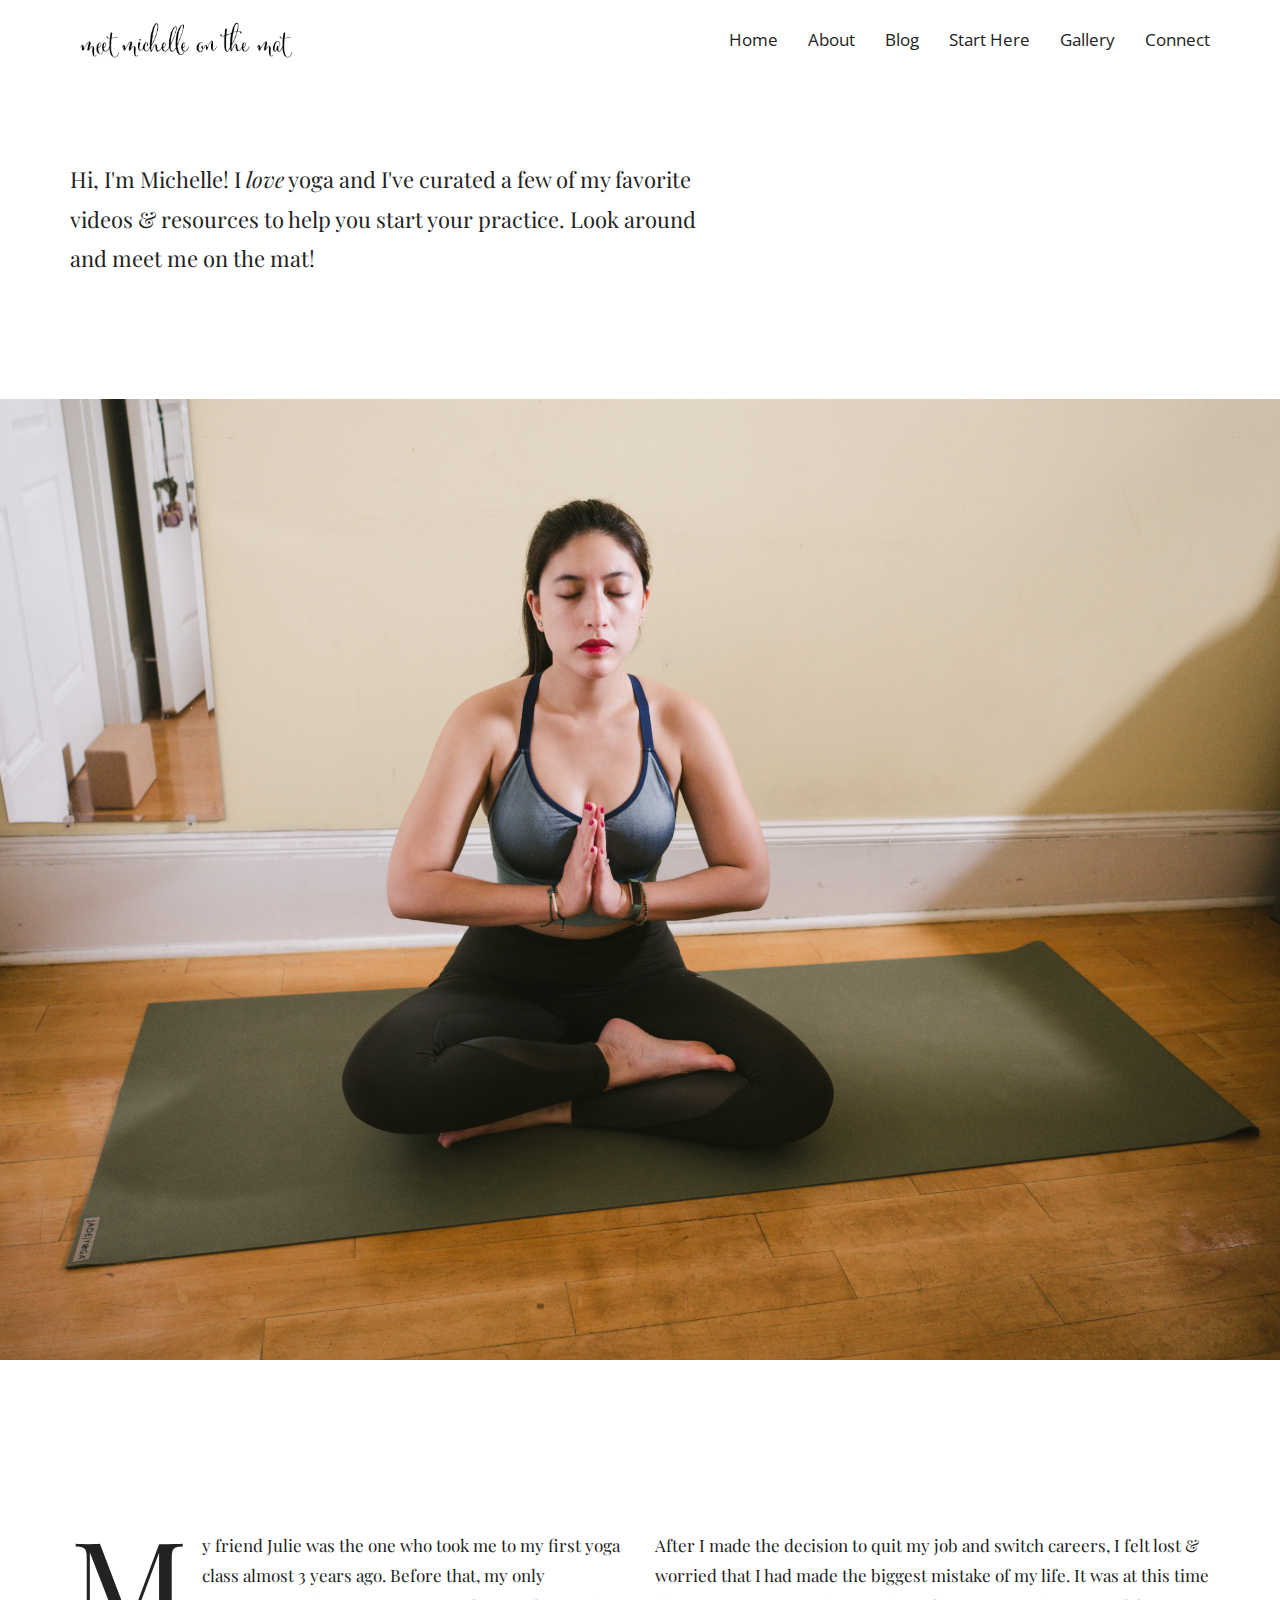
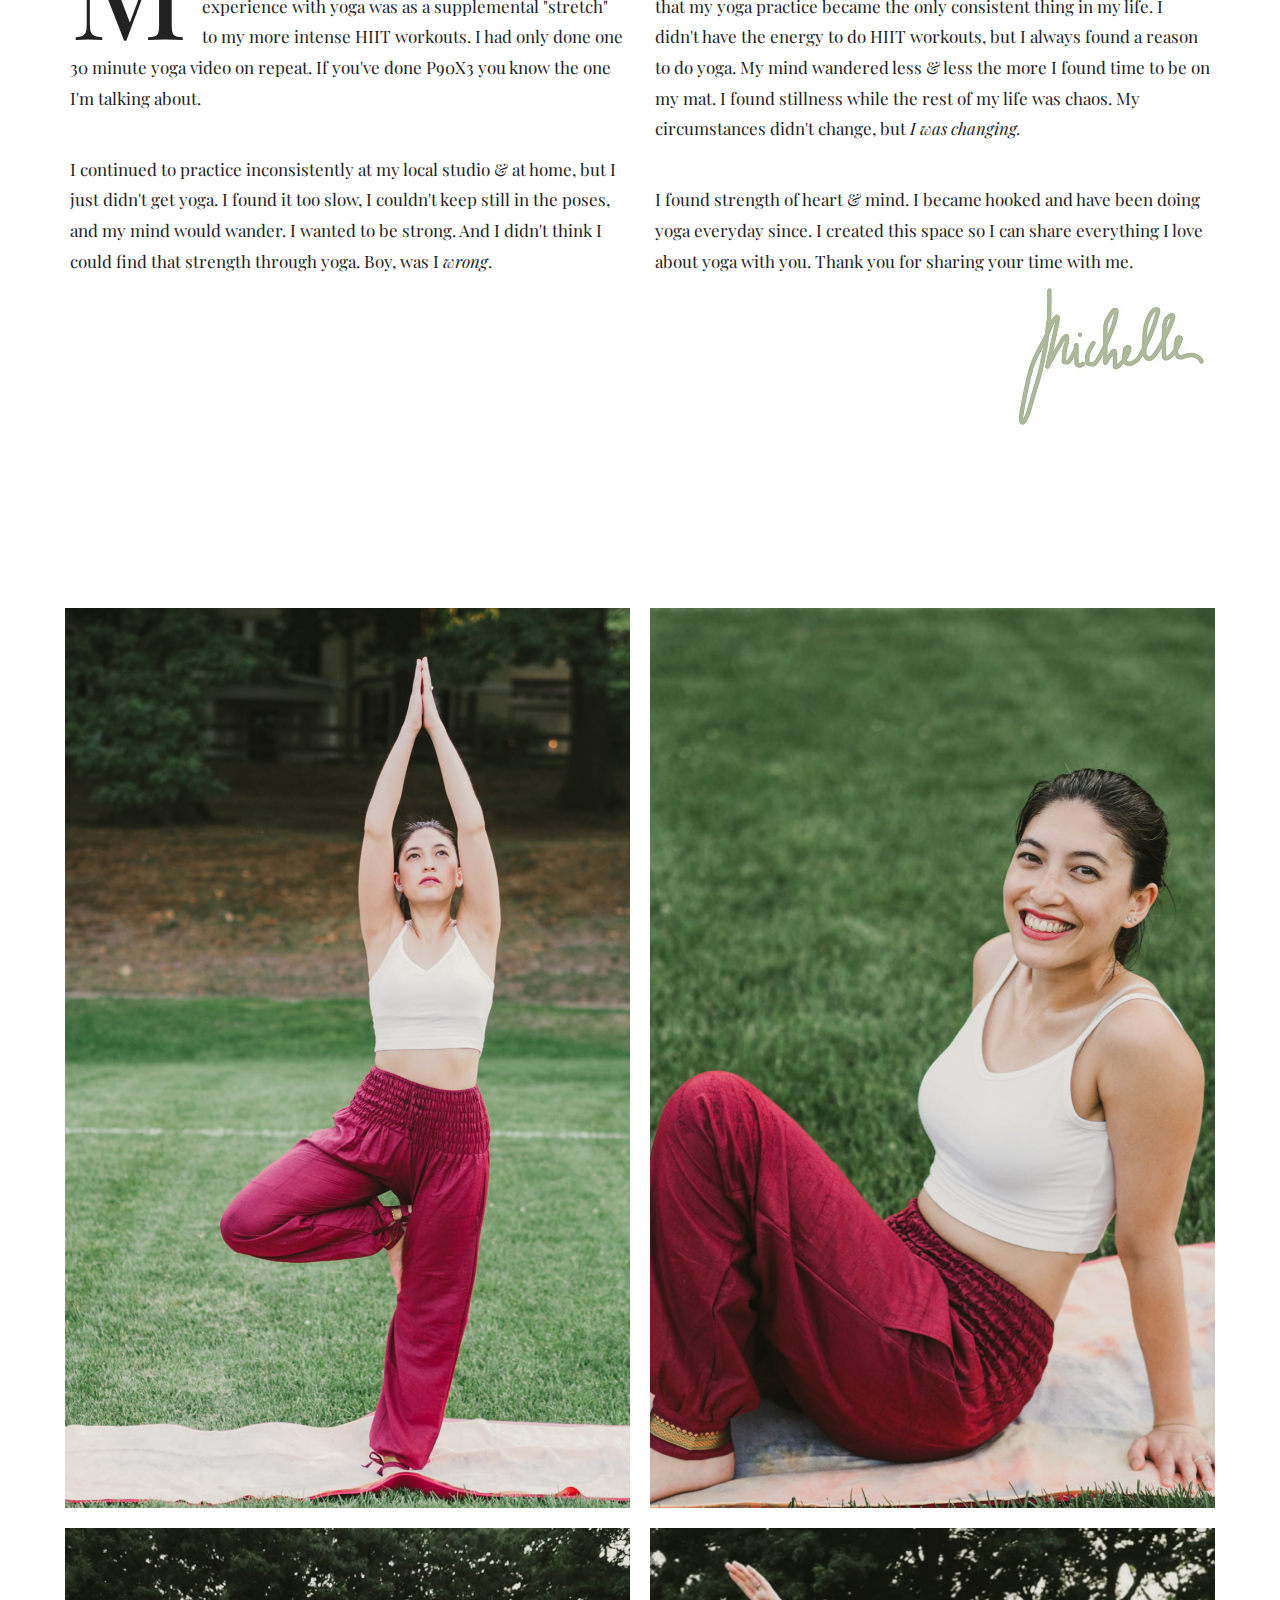
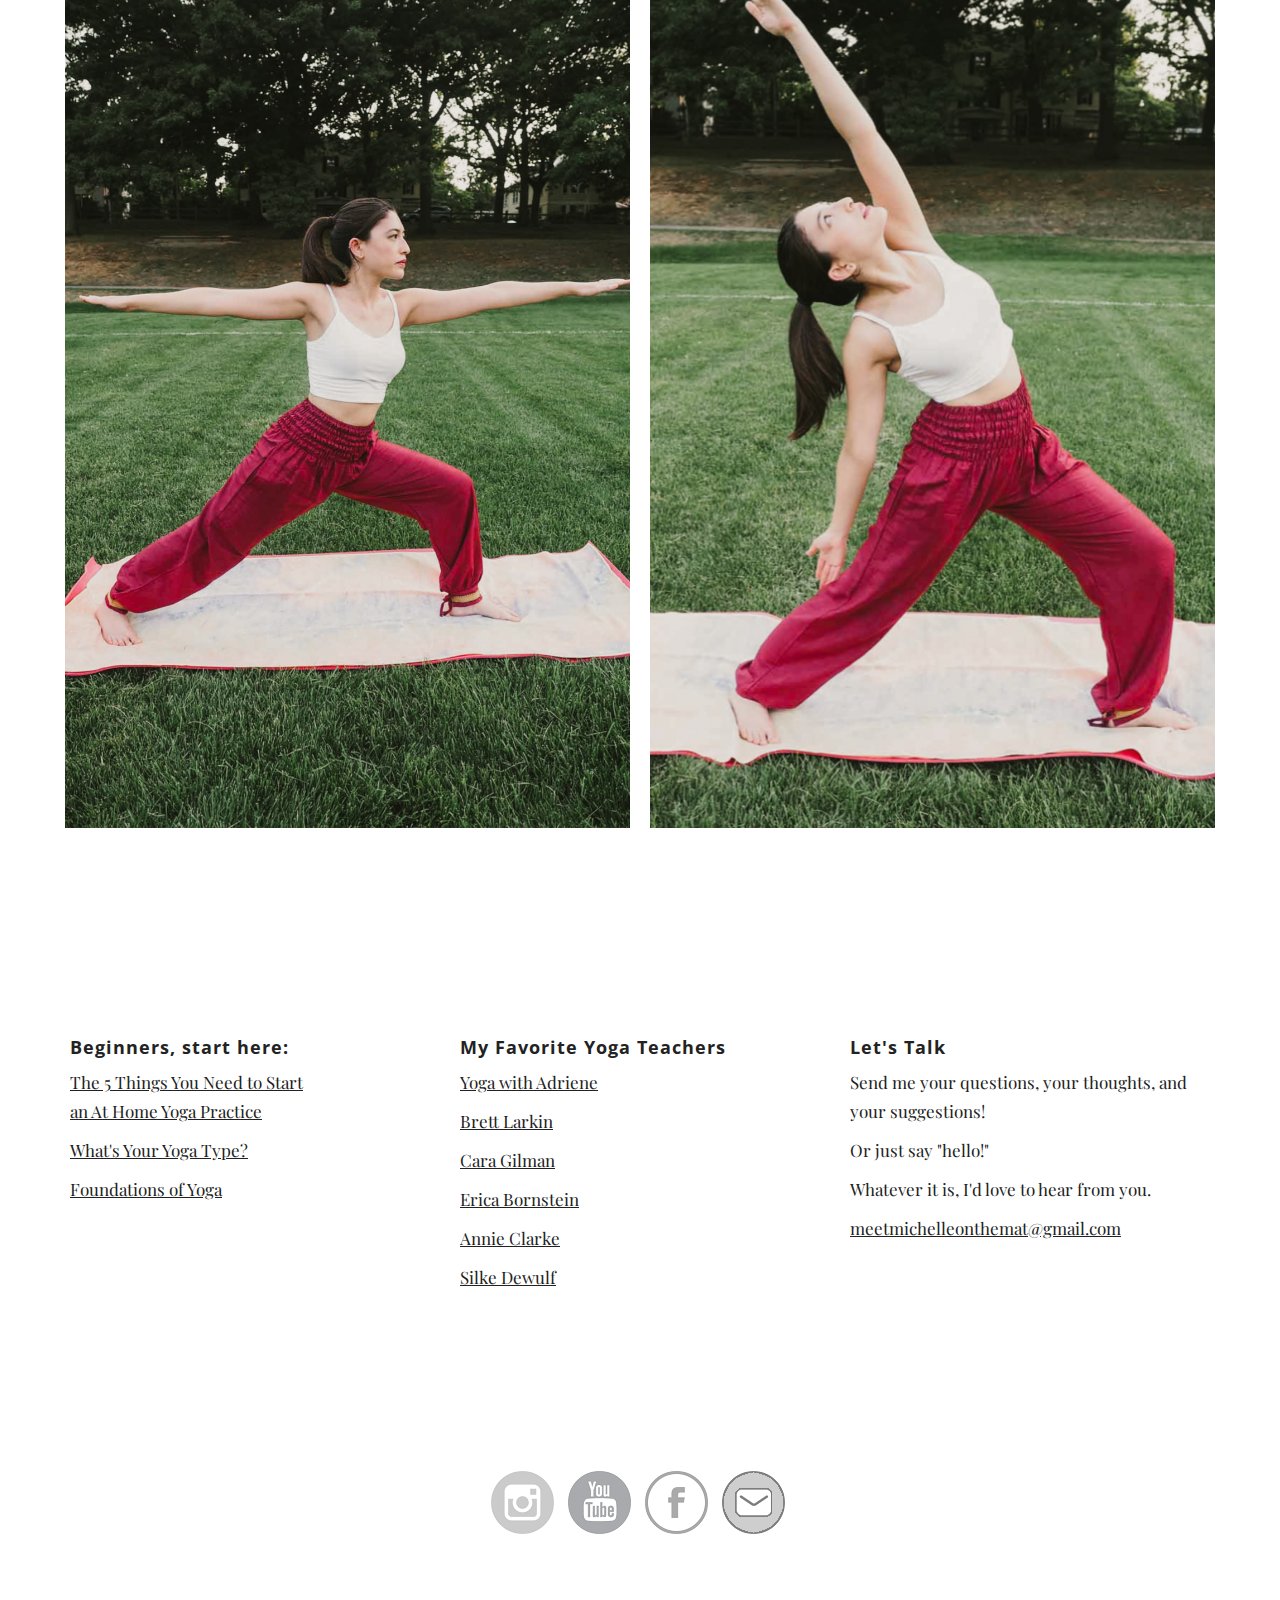
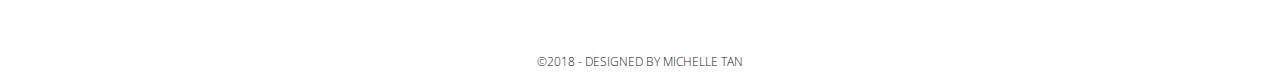
==== index.html @ 7b436684 "Initial Commit" ====
<!DOCTYPE html>
<html lang="en">

<head>

    <meta charset="utf-8">
    <meta http-equiv="X-UA-Compatible" content="IE=edge">
    <meta name="viewport" content="width=device-width, initial-scale=1">
    <meta name="description" content="">
    <meta name="author" content="">

    <title>Meet Michelle On The Mat</title>

    <!-- Css -->
    <link href="css/bootstrap.css" rel="stylesheet">
	<link href="css/style.css" rel="stylesheet">


</head>

<body>

	<nav class="navbar navbar-default navbar-fixed-top">
		<div class="container">
			<div class="navbar-header">
				<div class="navbar-toggle collapsed" data-toggle="collapse" data-target="#main-menu">
					<span class="bar1"></span>
					<span class="bar2"></span>
					<span class="bar3"></span>
			  </div>
				<a class="navbar-brand top" href="#">
				<img src="img/logo.png" alt="">
				</a>

			</div>

			<div class="collapse navbar-collapse" id="main-menu">
			   <ul class="nav navbar-nav navbar-right">
				  <li><a href="index.html">Home</a></li>
				<li><a href="#about">About</a></li>
        <li><a href="land.html" target="_blank">Blog</a></li>
				<li><a href="#press">Start Here</a></li>
        <li><a href="index.html#portfolio">Gallery</a></li>
				<li><a href="#brand">Connect</a></li>
			  </ul>
			</div><!-- /.navbar-collapse -->
		</div><!-- /.container-fluid -->
	</nav>




    <!-- Intro -->
	<section class="intro">
		<div class="container">
			<div class="row">
				<div class="col-lg-7">
					<p>Hi, I'm Michelle! I <i>love</i> yoga and I've curated a few of my favorite videos & resources to help you start your practice. Look around and meet me on the mat! </p>
				</div>
			</div>
		</div>
	</section>


	<!-- Slider -->
	<section class="slider">
		<div class="container-fluid">
			<div class="row no-gutter">
				<div class="col-lg-12">
					<div id="myCarousel" class="carousel slide" data-ride="carousel">

					  <!-- Wrapper for slides -->
					  <div class="carousel-inner" role="listbox">
						<div class="item active">
						  <img src="img/slide-4.jpg" alt="slide">
						</div>


					  </div>

					</div>
				</div>
			</div>
	</section>


	<!-- About -->
	<section class="about" id="about">
		<div class="container about">
			<div class="row">
				<div class="col-md-6 big-letter">
					<p>
						My friend Julie was the one who took me to my first yoga class almost 3 years ago. Before that, my only experience with yoga was as a supplemental "stretch" to my more intense HIIT workouts. I had only done one 30 minute yoga video on repeat. If you've done P90X3 you know the one I'm talking about.
					</p>
					<br>
					<p>
						I continued to practice inconsistently at my local studio & at home, but I just didn't get yoga. I found it too slow, I couldn't keep still in the poses, and my mind would wander. I wanted to be strong. And I didn't think I could find that strength through yoga. Boy, was I <i>wrong</i>.
					</p>
				</div>
				<div class="col-md-6">
					<p>
						After I made the decision to quit my job and switch careers, I felt lost & worried that I had made the biggest mistake of my life. It was at this time that my yoga practice became the only consistent thing in my life. I didn't have the energy to do HIIT workouts, but I always found a reason to do yoga. My mind wandered less & less the more I found time to be on my mat. I found stillness while the rest of my life was chaos. My circumstances didn't change, but <i>I was changing.</i> </p>
					<br>
          <p>I found strength of heart & mind. I became hooked and have been doing yoga everyday since. I created this space so I can share everything I love about yoga with you. Thank you for sharing your time with me.</p>
					<img class="pull-right" src="img/signaturesm.jpg" alt="signature">
				</div>
			</div>
		</div>
	</section>




	<!-- Gallery -->
	<section id="portfolio">
		<div class="container">
			<div class="row">


				<div class="col-md-6 thumbnail">
					<div class="hovereffect">
						<div class="col-md-12 photo-1"></div>
							<a href="#mybox" data-toggle="modal" data-slide-to="0">
								<div class="overlay">
									<h2>Tree Pose</h2>
									<p>Vrksasana</p>
								</div>
							</a>
					</div>
				</div>


				<div class="col-md-6 thumbnail">
					<div class="hovereffect">
						<div class="col-md-12 photo-2"></div>
							<a href="#mybox" data-toggle="modal" data-slide-to="1">
								<div class="overlay">
									<h2>Michelle</h2>
									<p>PC: Christian Tan</p>
								</div>
							</a>
					</div>
				</div>


			</div>
		</div>

		<div class="container">
			<div class="row">


				<div class="col-md-6 thumbnail">
					<div class="hovereffect">
						<div class="col-md-12 photo-3"></div>
							<a href="#mybox" data-toggle="modal" data-slide-to="2">
								<div class="overlay">
									<h2>Warrior 2</h2>
									<p>Virabhadrasana II</p>
								</div>
							</a>
					</div>
				</div>


				<div class="col-md-6 thumbnail">
					<div class="hovereffect">
						<div class="col-md-12 photo-4"></div>
							<a href="#mybox" data-toggle="modal" data-slide-to="3">
								<div class="overlay">
									<h2>Reverse Warrior</h2>
									<p>Viparita Virabhadrasana</p>
								</div>
							</a>
					</div>
				</div>


			</div>
		</div>
	</section>


	<!-- End Gallery -->


	<div class="container">
	  <div class="modal fade and carousel slide" id="mybox">
		<div class="modal-dialog">
		  <div class="modal-content">
			<div class="modal-body">

			  <button class="close" data-dismiss="modal" type="button">×</button>


			  <div class="carousel-inner">
					<div class="item active">
					  <img src="img/1.jpg" alt="slide">
					</div>
					<div class="item">
					  <img src="img/2.jpg" alt="slide">
					</div>
					<div class="item">
					  <img src="img/3.jpg" alt="slide">
					</div>
					<div class="item">
					  <img src="img/4.jpg" alt="slide">
					</div>
			  </div><!-- /.carousel-inner -->


			  <a class="left carousel-control" href="#mybox" role="button" data-slide="prev">
				<span class="glyphicon glyphicon-chevron-left"></span>
			  </a>
			  <a class="right carousel-control" href="#mybox" role="button" data-slide="next">
				<span class="glyphicon glyphicon-chevron-right"></span>
			  </a>

			</div><!-- /.modal-body -->
		  </div><!-- /.modal-content -->
		</div><!-- /.modal-dialog -->
	  </div><!-- /.modal -->
	</div><!-- /.container -->





	<!-- Press -->
	<section class="press" id="press">
		<div class="container about">
			<div class="row">
				<div class="col-md-4">
					<h4>Beginners, start here:</h4>
					<p><a href="blog.html" target="_blank">The 5 Things You Need to Start <br>an At Home Yoga Practice</a></p>
          <p><a href="types.html" target="_blank">What's Your Yoga Type?</a></p>
					<p><a href="https://www.youtube.com/playlist?list=PLui6Eyny-UzyugJTu3l1YFL0k3nGIlaz9" target="_blank">Foundations of Yoga</a></p>
				</div>


				<div class="col-md-4">
					<h4>My Favorite Yoga Teachers</h4>
					<p><a href="https://yogawithadriene.com/" target="_blank">Yoga with Adriene</a></p>
					<p><a href="https://www.brettlarkin.com/" target="_blank">Brett Larkin</a></p>
					<p><a href="https://www.caragilman.com/" target="_blank">Cara Gilman</a></p>
					<p><a href="http://www.ericayogadance.com/" target="_blank">Erica Bornstein</a></p>
					<p><a href="https://mindbodybowl.co.uk/" target="_blank">Annie Clarke</a></p>
					<p><a href="https://www.silkedewulf.com/" target="_blank">Silke Dewulf</a></p>
				</div>


				<div class="col-md-4">
					<h4>Let's Talk</h4>
					<p>Send me your questions, your thoughts, and your suggestions!</p>
					<p>Or just say "hello!"</p>
          <p>Whatever it is, I'd love to hear from you.</p>
					<p><a href="mailto:meetmichelleonthemat@gmail.com">meetmichelleonthemat@gmail.com</a></p>
				</div>
			</div>
		</div>
	</section>


	<!-- Brand -->
	<section id="brand">
		<div class="container">
			<div class="row">
				<div class="col-md-12">
				   <ul class="logo-list list-inline text-center">
					<li><a href="https://www.instagram.com/michltan/" target="_blank"><img src="img/logos/logo1.png" alt="client logo" class="img-responsive"/></a></li>
					<li><a href="https://www.youtube.com/michelletan" target="_blank"><img src="img/logos/logo2.png" alt="client logo" class="img-responsive"/></a></li>
					<li><a href="https://www.facebook.com/michltan" target="_blank"><img src="img/logos/logo3.png" alt="client logo" class="img-responsive"/></a></li>
          <li><a href="mailto:meetmichelleonthemat@gmail.com" target="_blank"><img src="img/logos/logo4.png" alt="client logo" class="img-responsive"/></a></li>
				  </ul>
				</div>
			</div>
		</div>
	</section>


	<!-- Copyright -->
	<footer>
		<div class="container">
			<p class="text-center">©2018 - Designed by <a href="http://www.mtandev.com" target = "_blank">Michelle Tan</a></p>
		</div>
	</footer>

	<a href="#page-top" class="cd-top">Top</a>


    <!-- script -->
    <script src="js/jquery.js"></script>
    <script src="js/bootstrap.min.js"></script>
	<script src="js/modernizr.js"></script>
	<script src="js/script.js"></script>



</body>
</html>
---- css/style.css ----
@import url(https://fonts.googleapis.com/css?family=Playfair+Display);
@import url(https://fonts.googleapis.com/css?family=Open+Sans:400,300);

body {
    padding-top: 70px;
	color: #222;
    font-family: 'Open Sans', sans-serif;
    font-size: 17px;
    line-height: 1.8 !important;
}

html {
	overflow-x:hidden;
}

h1,h2,h3,h4,h5,h6 {
	font-family: 'Open Sans', sans-serif;
	font-weight:200;
	color: #222;
}

#name {
  font-family: 'Open Sans', sans-serif;
	font-weight:400;
	color: #222;
}

p{
	font-family: 'Playfair Display', serif;
	font-weight:300;
}

section {
	padding-top:85px;
	padding-bottom:85px;
}

.no-gutter > [class*='col-'] {
    padding-right:0;
    padding-left:0;
}

a,a:link {
	color: #222;
}

a:hover,a:focus {
	color: #222;
}


/* Navbar */

.navbar-fixed-top .nav {
    padding: 15px 0;
}

.navbar-fixed-top .navbar-brand {
    padding: 0 15px;
}

.navbar-brand img{
	max-height:50px;
}

.navbar > .container .navbar-brand, .navbar > .container-fluid .navbar-brand {
    margin-left: 0px;
}

@media(min-width:768px) {
    body {
        padding-top: 100px; /* Required padding for .navbar-fixed-top. Change if height of navigation changes. */
    }

    .navbar-fixed-top .navbar-brand {
        padding: 15px 0;
    }
}

.navbar-default {
    background-color: #fff;
    border-color: #fff;
}

.navbar-default .navbar-nav > .active > a, .navbar-default .navbar-nav > .active > a:focus, .navbar-default .navbar-nav > .active > a:hover {
    background-color: #fff;
    color: #222;
}

.navbar-default .navbar-nav > li > a {
    color: #222;
}

.navbar-default .navbar-nav > li > a:hover {
    color: #555;
}


/* Toggle Animation */

.navbar-toggle * {
	-ms-transition: all 0.4s ease;
  -webkit-transition: all 0.4s ease;
	-moz-transition: all 0.4s ease;
	-o-transition: all 0.4s ease;
	transition: all 0.4s ease;
}
.navbar-toggle {
    border: medium none;
    border-radius: 0;
    color: #fff;
    cursor: pointer;
    height: 50px;
    padding: 16px;
    width: 50px;
    float: right;
	margin-top:0px;
	margin-bottom:0px;
}

.navbar-default .navbar-toggle:hover,
.navbar-default .navbar-toggle:focus {
  background-color: #fff;
}

.navbar-default .navbar-toggle, .navbar-default .navbar-collapse, .navbar-default .navbar-form {
    border-color: #fff;
}

.navbar-toggle span {
	width: 25px;
	height: 3px;
	margin-bottom: 5px;
	background-color: #222;
	display: block;
}
.navbar-toggle span.bar1 {
	-ms-transform: rotate(45deg);
	-webkit-transform: rotate(45deg);
  -moz-transform: rotate(45deg);
  -o-transform: rotate(45deg);
  transform: rotate(45deg);
	-ms-transform-origin: 1px 3px;
	-webkit-transform-origin: 1px 3px;
  -moz-transform-origin: 1px 3px;
  -o-transform-origin: 1px 3px;
	transform-origin: 1px 3px;
	width: 31px;
}
.navbar-toggle span.bar2 {
	-ms-transform: rotate(-360deg) scale(0);
	-webkit-transform: rotate(-360deg) scale(0);
  -moz-transform: rotate(-360deg) scale(0);
  -o-transform: rotate(-360deg) scale(0);
	transform: rotate(-360deg) scale(0);
}

.navbar-toggle span.bar3 {
	-ms-transform: rotate(-45deg);
	-webkit-transform: rotate(-45deg);
	transform: rotate(-45deg);
	-ms-transform-origin:8px 2px;
	-webkit-transform-origin: 8px 2px;
	transform-origin: 8px 2px;
	width: 31px;
}
.navbar-toggle.collapsed span.bar1,
.navbar-toggle.collapsed span.bar2,
.navbar-toggle.collapsed span.bar3,
.navbar-toggle.collapsed span.bar4 {
	-ms-transform: none;
	-webkit-transform: none;
	transform: none;
	width: 30px;
}


/* Intro */

.intro {
	font-size:22px;
	padding-top:60px;
	padding-bottom:25px;
}



/* About */


.big-letter p:first-child:first-letter {
	float: left;
	color: #222;
	font-size: 8em;
	line-height: 0.8em;
	text-transform: uppercase;
	padding-top: 0px;
	padding-right: 0.1em;
	padding-left: –0.03em;
}

/* Firefox Fix */

@-moz-document url-prefix() {
    .big-letter p:first-child:first-letter {
        padding-top: 0.08em;
    }
}



/* Carousel */

.carousel-control.left {
  background-image: none;
  filter: none;
}
.carousel-control.right {
  background-image: none;
  filter: none;
}



/* Gallery */


/* Hover Effect */

.hovereffect a:link,.hovereffect a:hover,.hovereffect a:focus,.hovereffect a:visited {
	color:#fff;
}

.hovereffect {
  width: 100%;
  height: 100%;
  float: left;
  overflow: hidden;
  position: relative;
  text-align: left;
  background: #cccccc;
  cursor:pointer;
}

.hovereffect .overlay {
  width: 100%;
  height: 100%;
  position: absolute;
  overflow: hidden;
  top: 0;
  left: 0;
  padding: 50px 20px;
  cursor:pointer;
}

.hovereffect a, .hovereffect p,.hovereffect h2 {
  color: #fff;
  text-decoration:none;
  opacity: 0;
  filter: alpha(opacity=0);
  -webkit-transition: opacity 0.35s, -webkit-transform 0.35s;
  transition: opacity 0.35s, transform 0.35s;
  -webkit-transform: translate3d(100%,0,0);
  transform: translate3d(100%,0,0);
}

.hovereffect:hover a, .hovereffect:hover p, .hovereffect:hover h2 {
  color:#fff;
  text-decoration:none;
  opacity: 1;
  letter-spacing:1px;
  filter: alpha(opacity=100);
  -webkit-transform: translate3d(0,0,0);
  transform: translate3d(0,0,0);
}

@media (max-width: 992px) {
	.hovereffect{
		margin-bottom: 25px;
	}
}

.hovereffect img {
  display: block;
  position: relative;
  max-width: none;
  width: calc(100% + 20px);
  -webkit-transition: opacity 0.35s, -webkit-transform 0.35s;
  transition: opacity 0.35s, transform 0.35s;
  -webkit-transform: translate3d(-10px,0,0);
  transform: translate3d(-10px,0,0);
  -webkit-backface-visibility: hidden;
  backface-visibility: hidden;
  cursor:pointer;
}

.hovereffect:hover img {
  opacity: 0.4;
  filter: alpha(opacity=40);
  -webkit-transform: translate3d(0,0,0);
  transform: translate3d(0,0,0);
}

.hovereffect .photo-1,
.hovereffect .photo-2,
.hovereffect .photo-3,
.hovereffect .photo-4,
.hovereffect .photo-5,
.hovereffect .photo-6{
  display: block;
  position: relative;
  max-width: none;
  width: calc(100% + 20px);
  -webkit-transition: opacity 0.35s, -webkit-transform 0.35s;
  transition: opacity 0.35s, transform 0.35s;
  -webkit-transform: translate3d(-10px,0,0);
  transform: translate3d(-10px,0,0);
  -webkit-backface-visibility: hidden;
  backface-visibility: hidden;
}

.hovereffect:hover .photo-1,
.hovereffect:hover .photo-2,
.hovereffect:hover .photo-3,
.hovereffect:hover .photo-4,
.hovereffect:hover .photo-5,
.hovereffect:hover .photo-6{
  opacity: 0.4;
  filter: alpha(opacity=40);
  -webkit-transform: translate3d(0,0,0);
  transform: translate3d(0,0,0);
}

.photo-1,.photo-2,.photo-3,.photo-4,.photo-5,.photo-6{
	background-size:cover;
	height:100vh;
	width:100%;
	background-position:center;
}

/* Thumbnail Images*/

.photo-1 {background-image: url('../img/1.jpg');}
.photo-2 {background-image: url('../img/2.jpg');}
.photo-3 {background-image: url('../img/3.jpg');}
.photo-4 {background-image: url('../img/4.jpg');}
.photo-5 {background-image: url('../img/5.jpg');}
.photo-6 {background-image: url('../img/6.jpg');}

/* Modal Box */

.modal-dialog {
    margin: 0px auto;
    position: fixed;
    top: 0;
	left:0;
    width: 100%;
}

.modal-body {
    padding: 0px;
}

.modal-content {
    background-color: transparent;
    border: none;
    border-radius: 0px;
    box-shadow: none;
}

/* Carousel Control*/

.close {
    color: #fff;
    font-size: 50px;
    font-weight: lighter;
    opacity: 1;
    position: fixed;
    right: 30px;
    text-shadow: none;
    top: 10px;
    z-index: 2147483647;
}

.close:hover, .close:focus {
    color: #f7f7f7;
}

.carousel-control.left, .carousel-control.right  {
    background-image: none;
	height: 100vh;
}

.carousel-control {
    text-shadow: none;
	width: 9%;
}

.modal-open .modal {
    top: 0;
    position: fixed!important;
}


/* Thumbnail */

.thumbnail {
    background-color: transparent;
    border: 0px solid #ddd;
    border-radius: 0px;
    display: block;
    line-height: 1.42857;
    margin-bottom: 0px;
    padding: 10px;
    transition: border 0.2s ease-in-out 0s;
}

@media (max-width: 992px) {
	.thumbnail {
		padding: 0px 10px;
	}
}


.img-responsive, .thumbnail > img, .thumbnail a > img, .carousel-inner > .item > img, .carousel-inner > .item > a > img {
    height: 100%;
    max-width: none;
	width: 100%;
	object-fit: cover;
}


/* Press */

.press p {
	line-height:1.7em;
}

.press a:link {
	text-decoration:underline;
}

.press h4 {
	padding-top:20px;
	font-weight:bold;
	letter-spacing:1px;
}



/* Brand */

.logo-list img {
	width:100%;
	height:auto;
	opacity:0.8;
}

.logo-list li {
	padding-bottom:1%;
}

.logo-list li a:hover,
.logo-list li a:focus {
  opacity: 0.6;
  transition:  opacity 0.2s ease;
  display: block; }
}


/* Footer */

footer {
	padding-bottom:85px;
}

footer p {
	font-family: 'Open Sans', sans-serif;
	font-weight:200;
	font-size:0.7em;
	text-transform:uppercase;
}




.cd-top {
  display: inline-block;
  height: 40px;
  width: 40px;
  position: fixed;
  bottom: 40px;
  right: 10px;
  /* image replacement properties */
  overflow: hidden;
  text-indent: 100%;
  white-space: nowrap;
  background: url(../img/arrow-up.png) no-repeat center 50%;
  background-size:cover;
  visibility: hidden;
  opacity: 0;
  -webkit-transition: opacity .3s 0s, visibility 0s .3s;
  -moz-transition: opacity .3s 0s, visibility 0s .3s;
  transition: opacity .3s 0s, visibility 0s .3s;
}
.cd-top.cd-is-visible, .cd-top.cd-fade-out, .no-touch .cd-top:hover {
  -webkit-transition: opacity .3s 0s, visibility 0s 0s;
  -moz-transition: opacity .3s 0s, visibility 0s 0s;
  transition: opacity .3s 0s, visibility 0s 0s;
}
.cd-top.cd-is-visible {
  /* the button becomes visible */
  visibility: visible;
  opacity: 1;
}
.cd-top.cd-fade-out {
  /* if the user keeps scrolling down, the button is out of focus and becomes less visible */
  opacity: .5;
}
.no-touch .cd-top:hover {
  background-color: transparent;
  opacity: 1;
}
@media only screen and (min-width: 768px) {
  .cd-top {
    right: 20px;
    bottom: 20px;
  }
}
@media only screen and (min-width: 1024px) {
  .cd-top {
    height: 60px;
    width: 60px;
    right: 30px;
    bottom: 30px;
  }
}
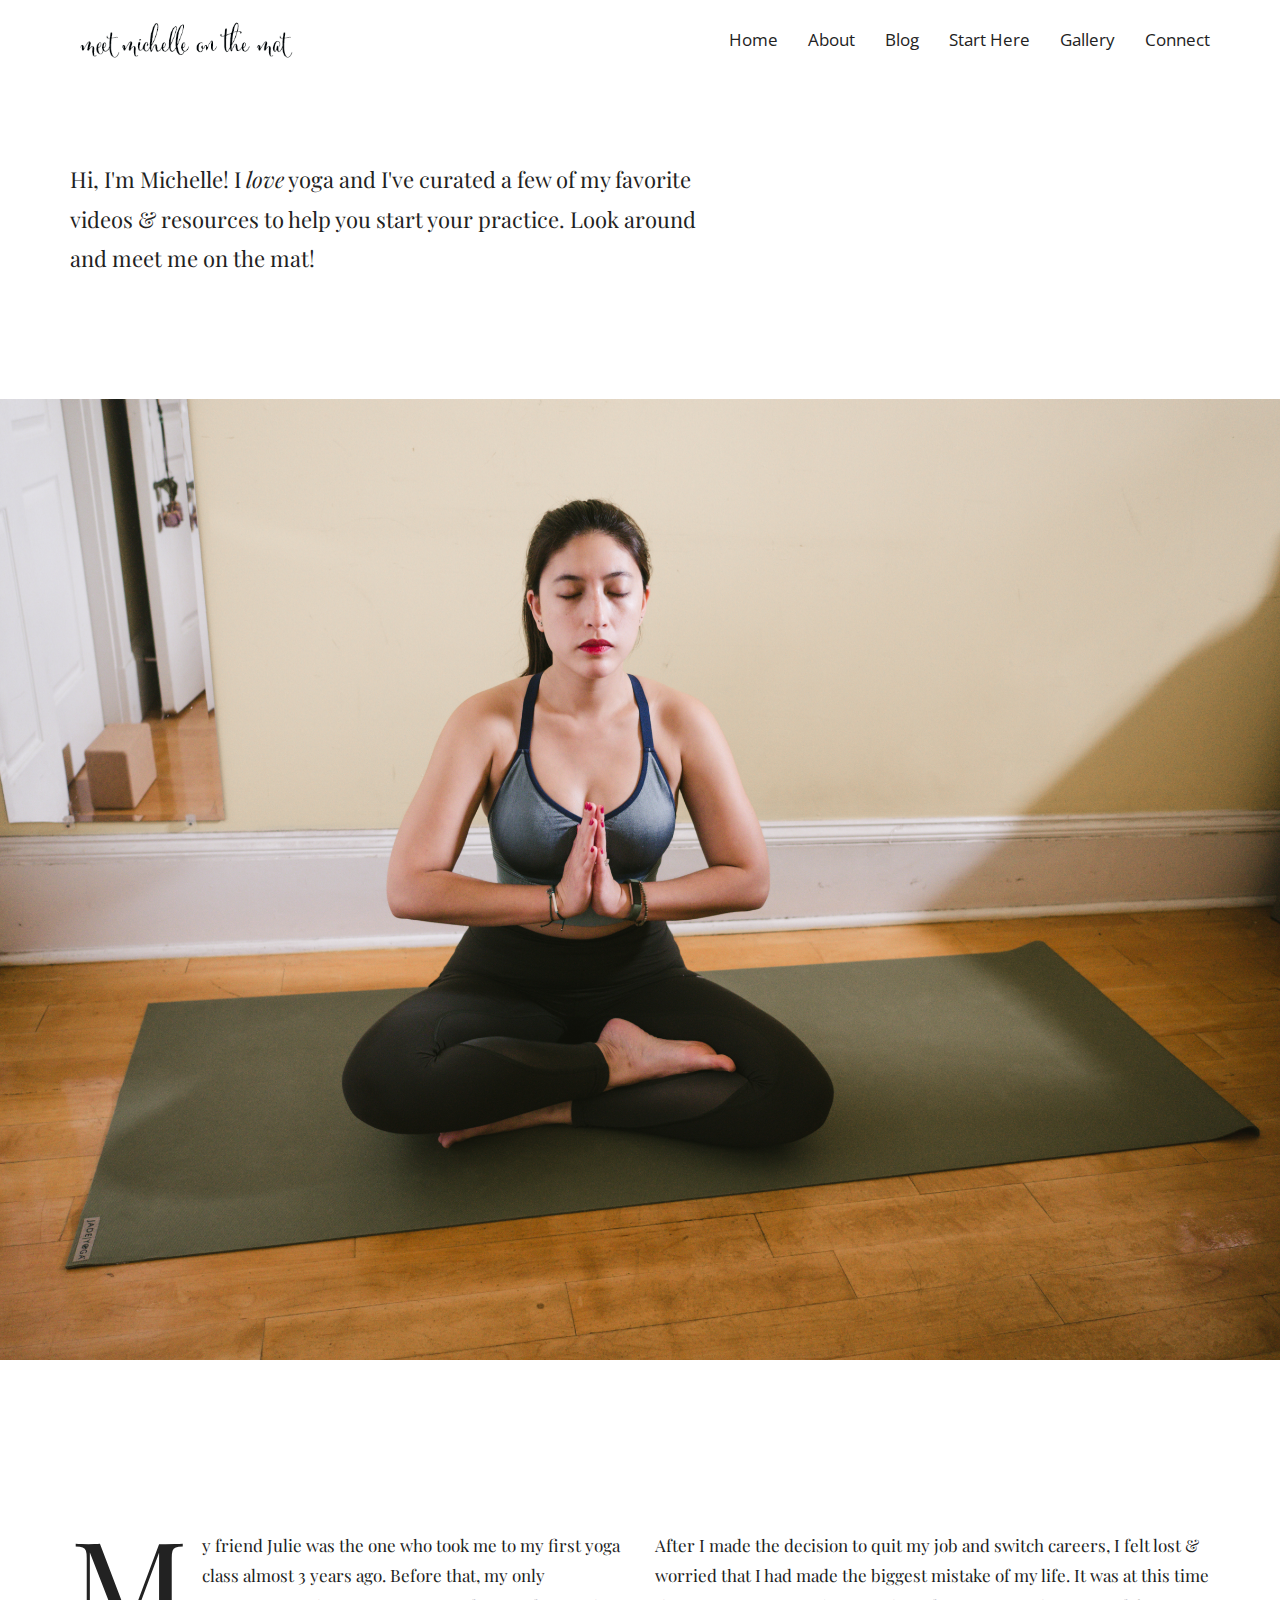
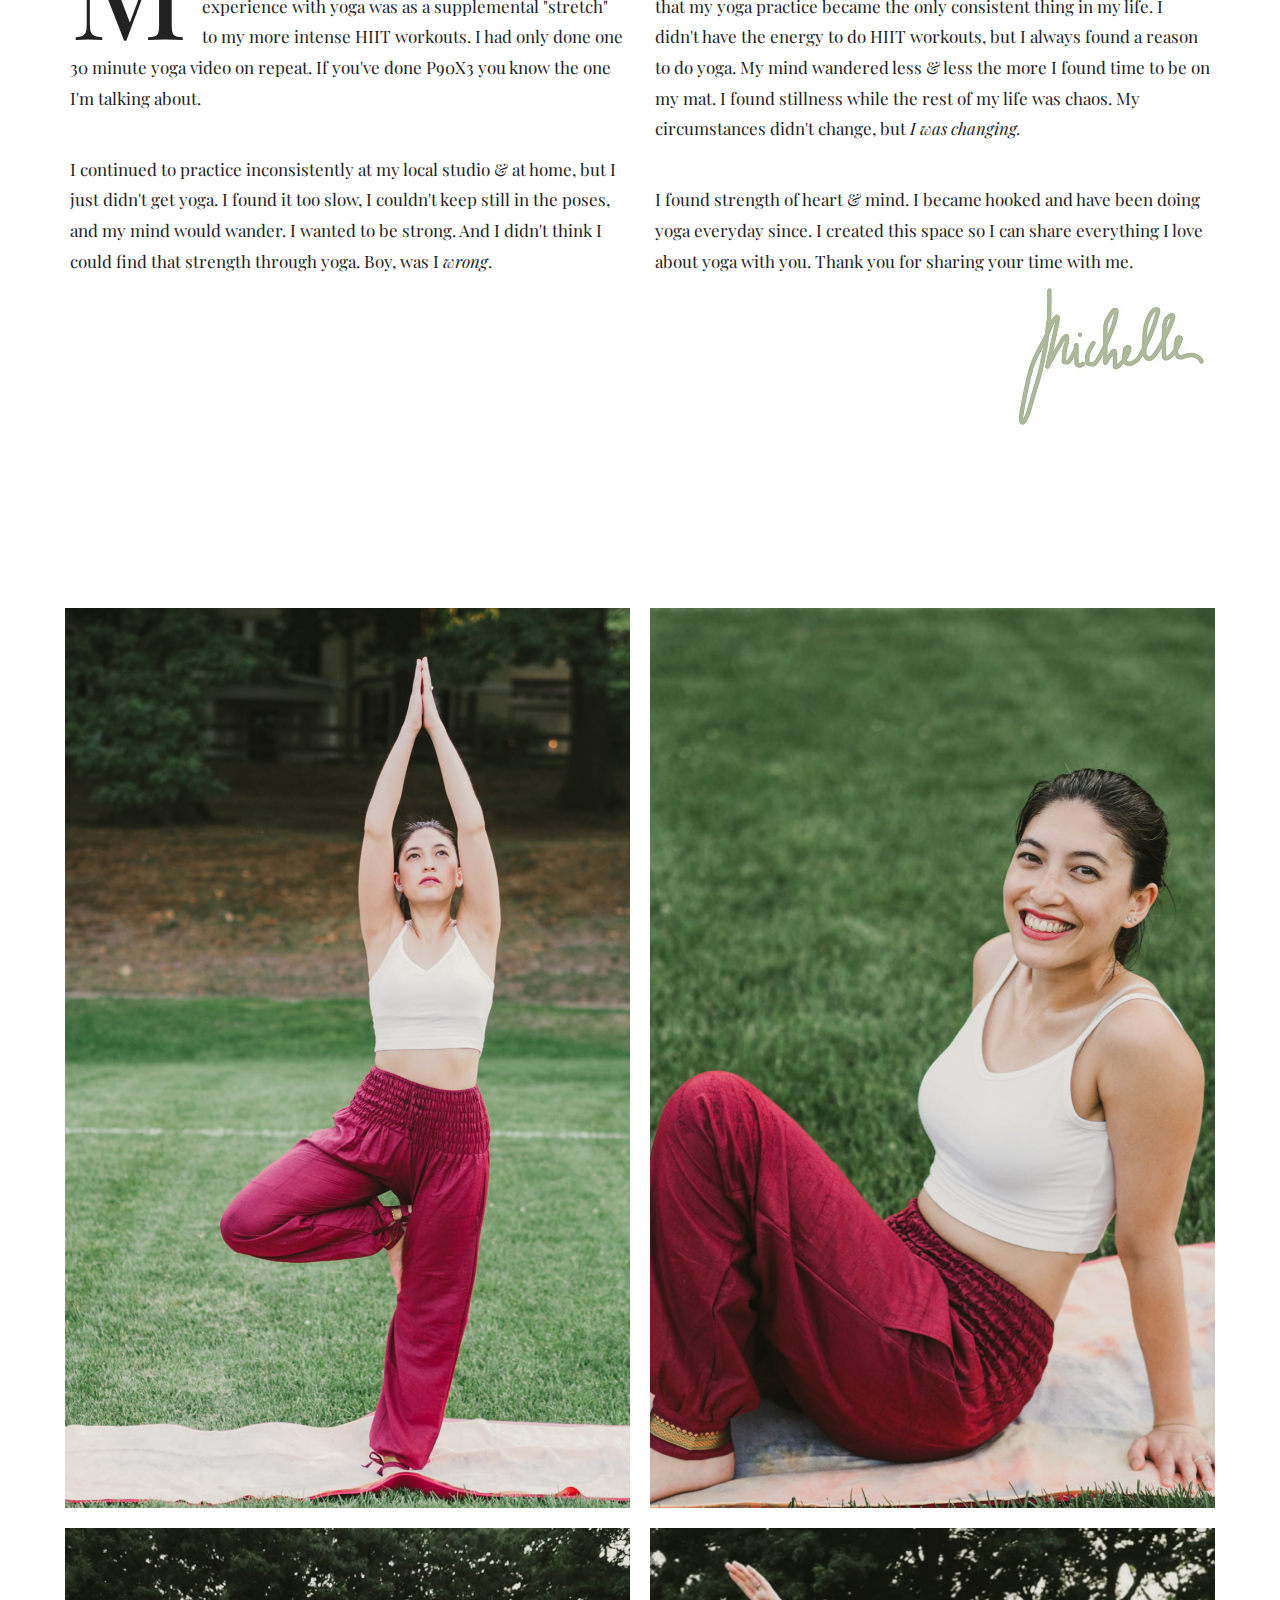
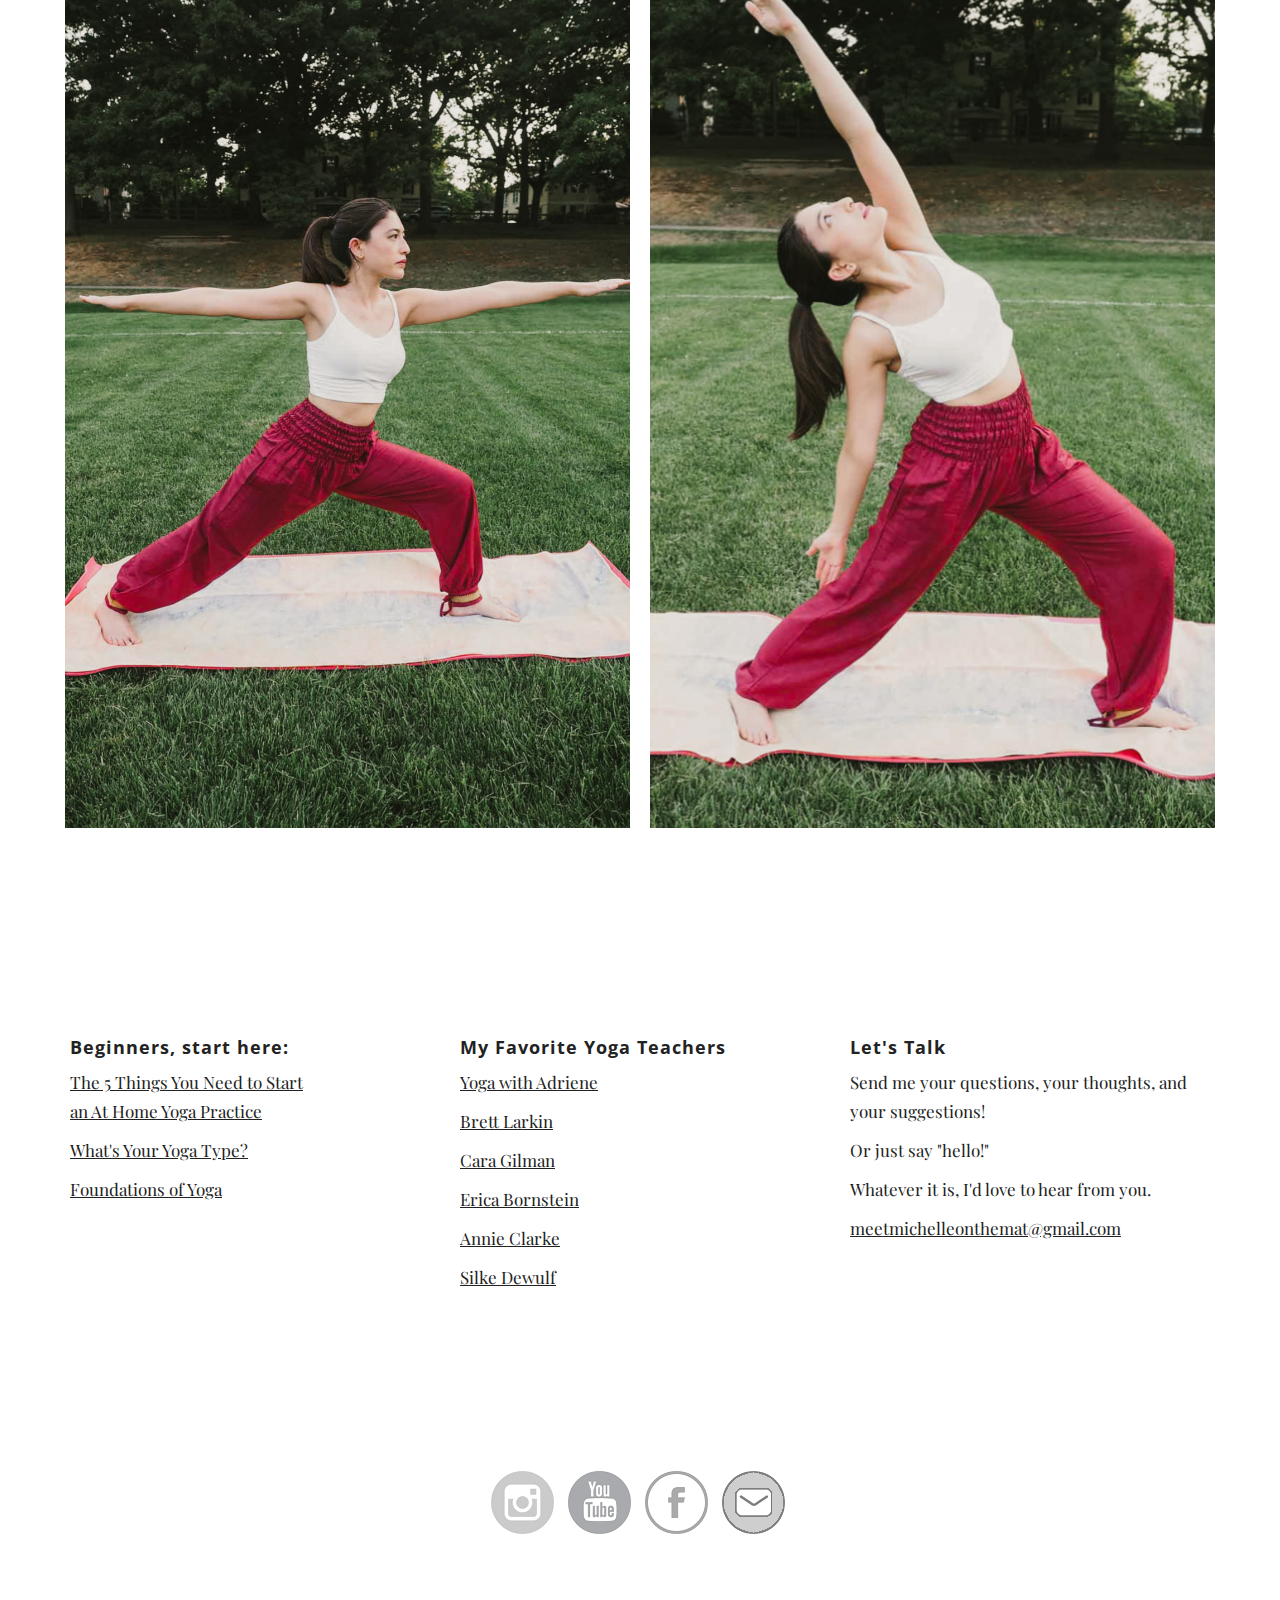
==== commit f938a017: "Update index.html" ====
--- a/index.html
+++ b/index.html
@@ -277,14 +277,6 @@
 		</div>
 	</section>
 
-
-	<!-- Copyright -->
-	<footer>
-		<div class="container">
-			<p class="text-center">©2018 - Designed by <a href="http://www.mtandev.com" target = "_blank">Michelle Tan</a></p>
-		</div>
-	</footer>
-
 	<a href="#page-top" class="cd-top">Top</a>
 
 
